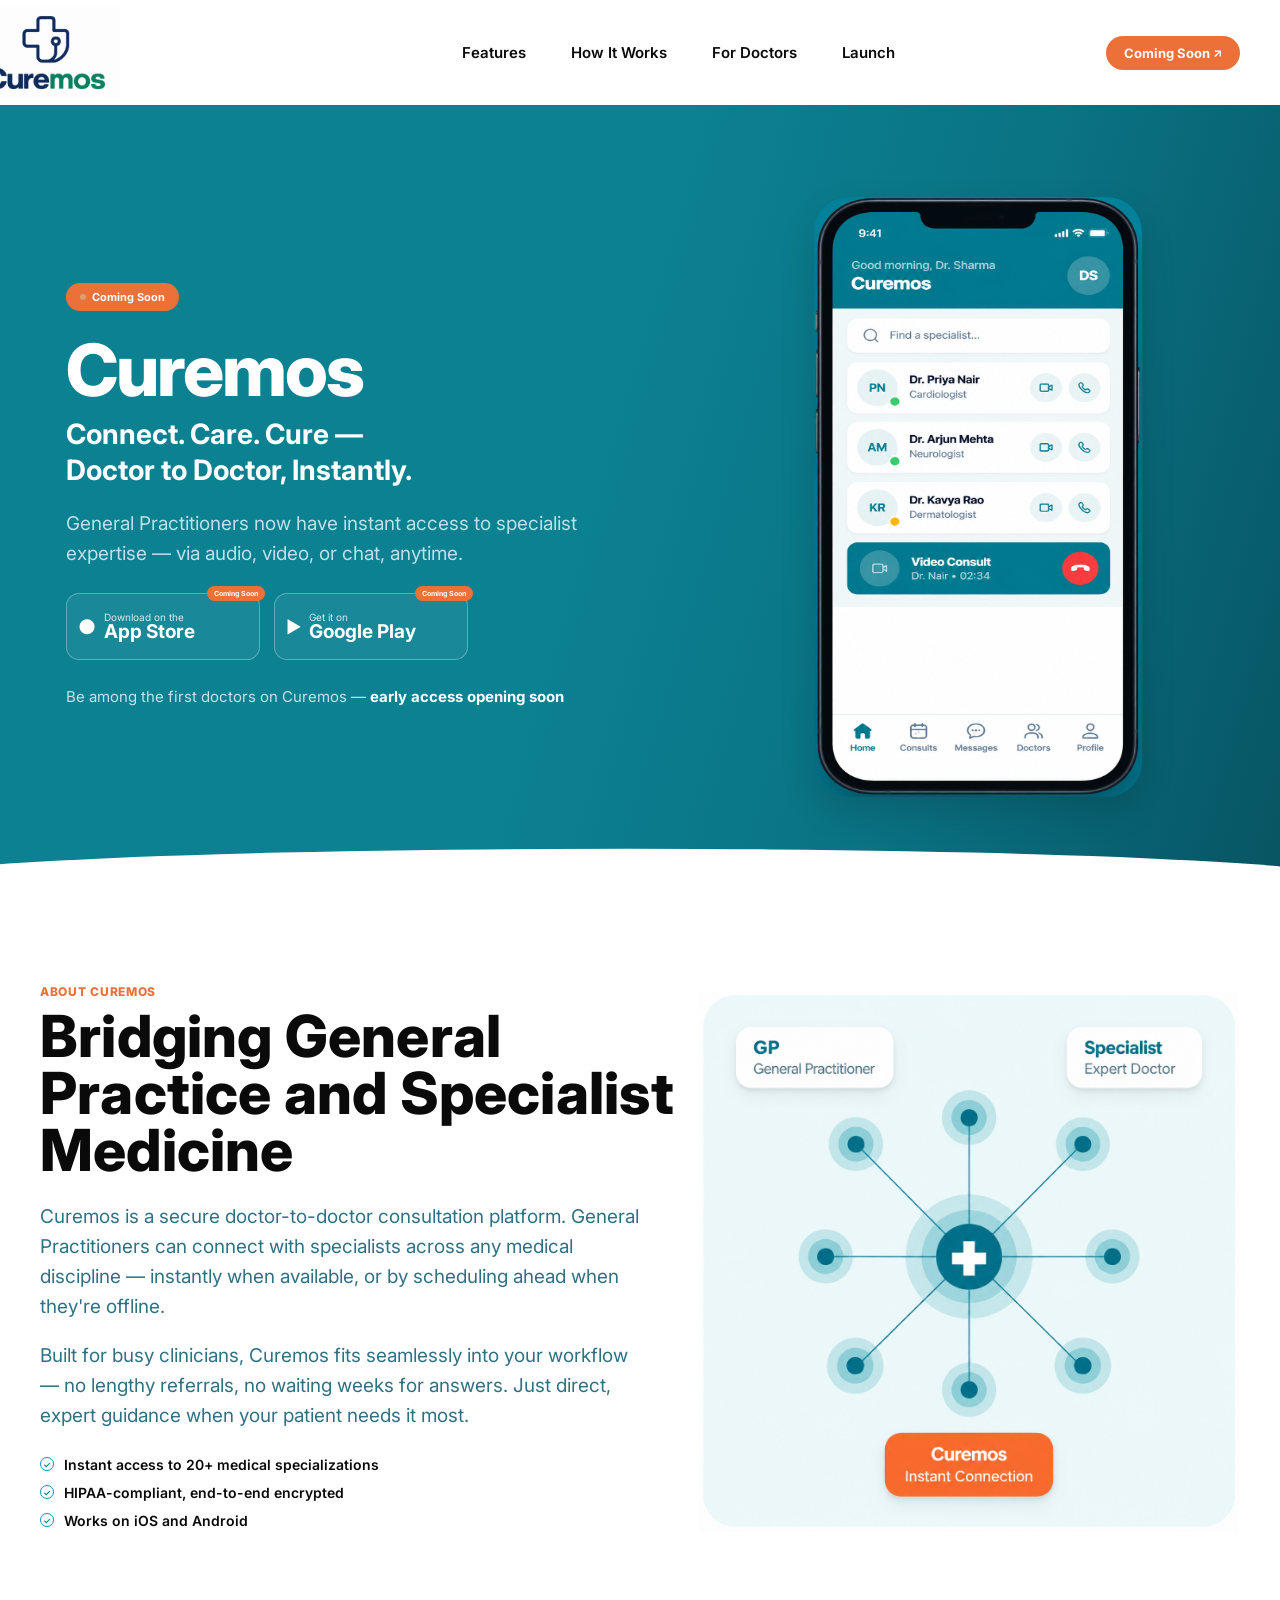
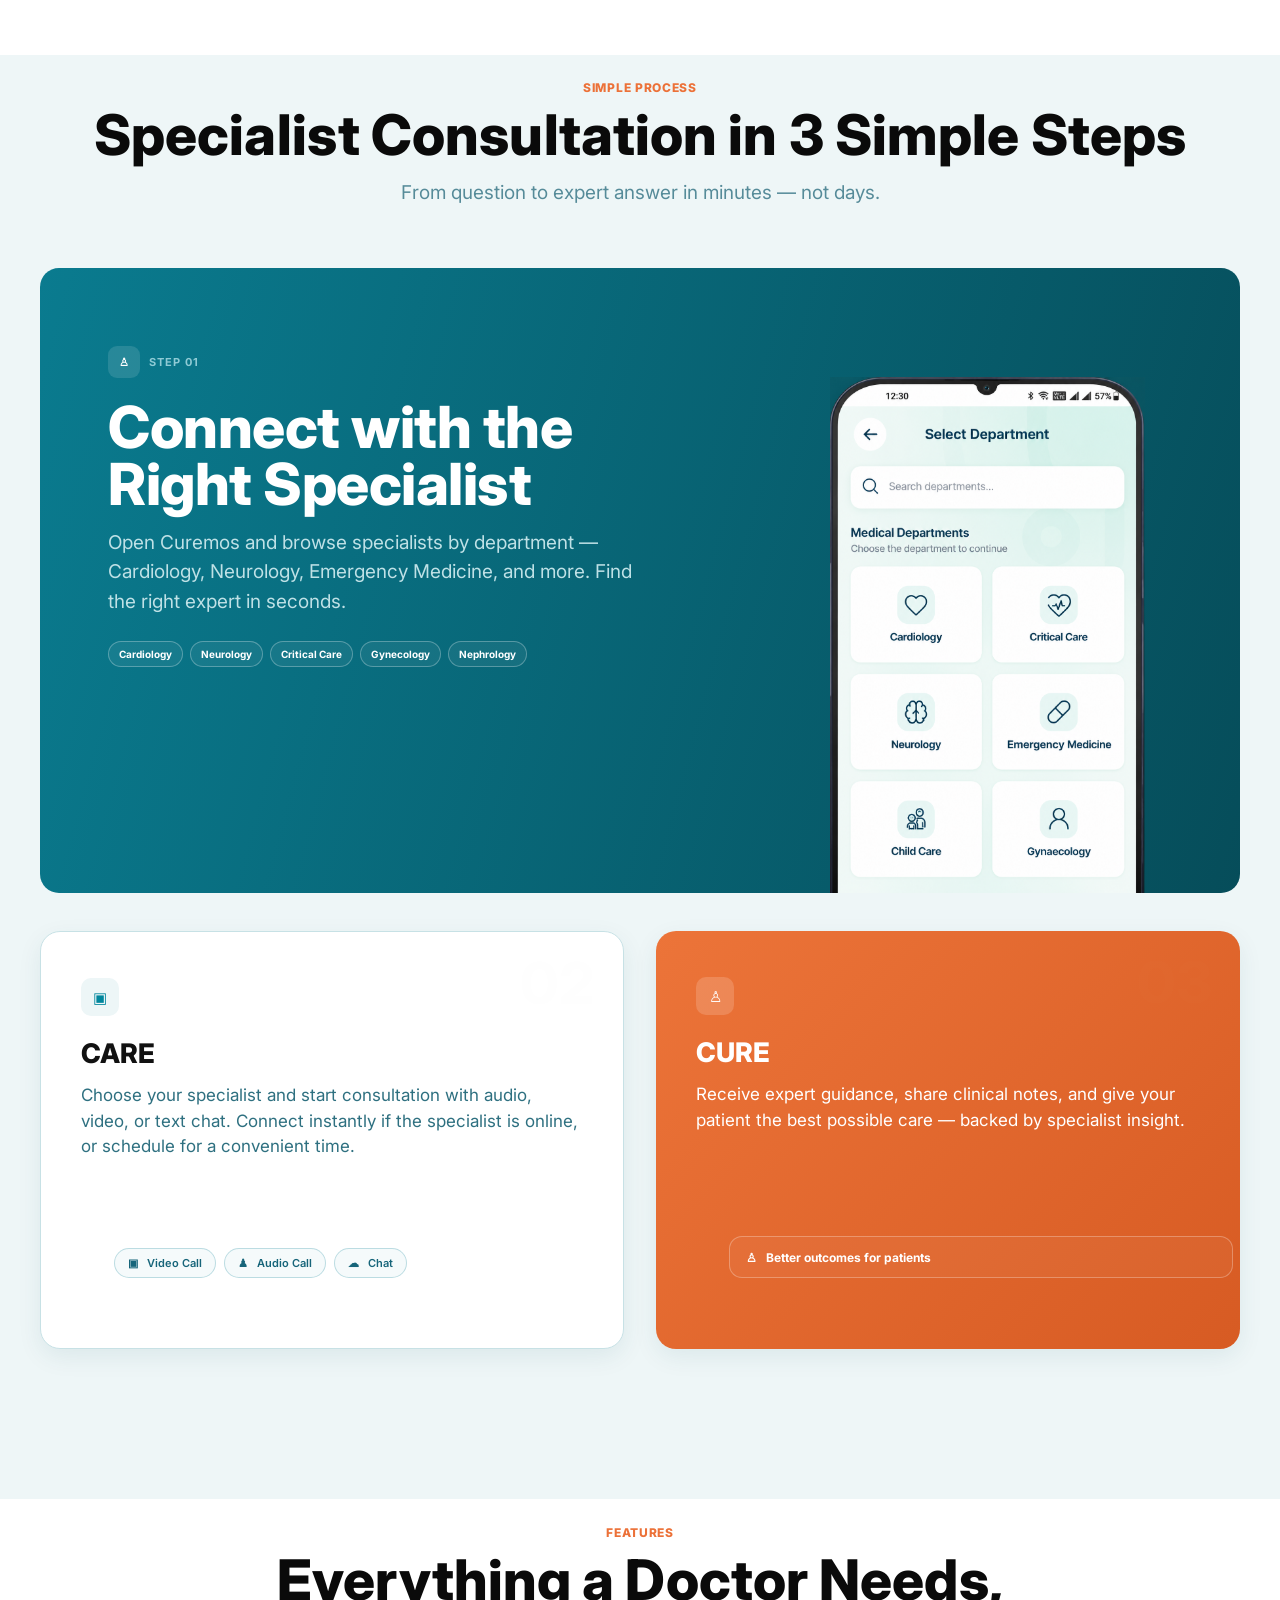
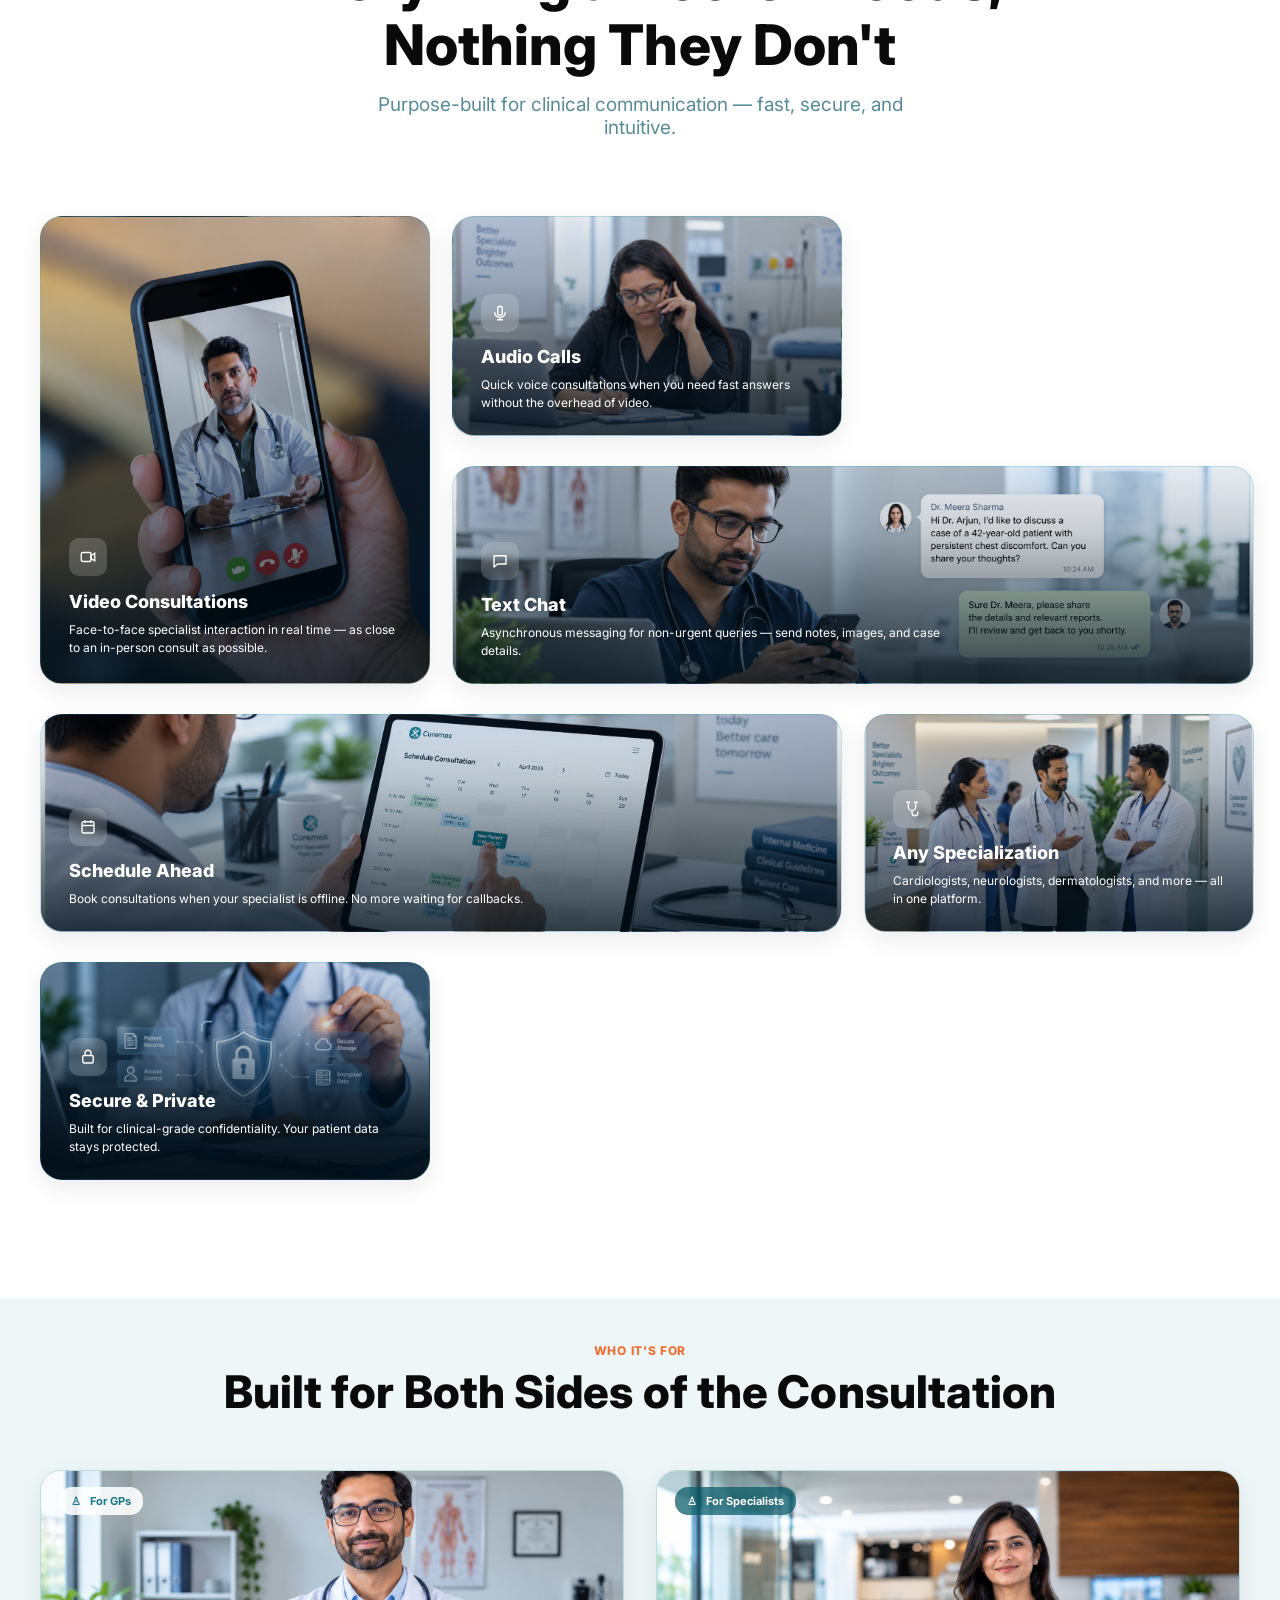
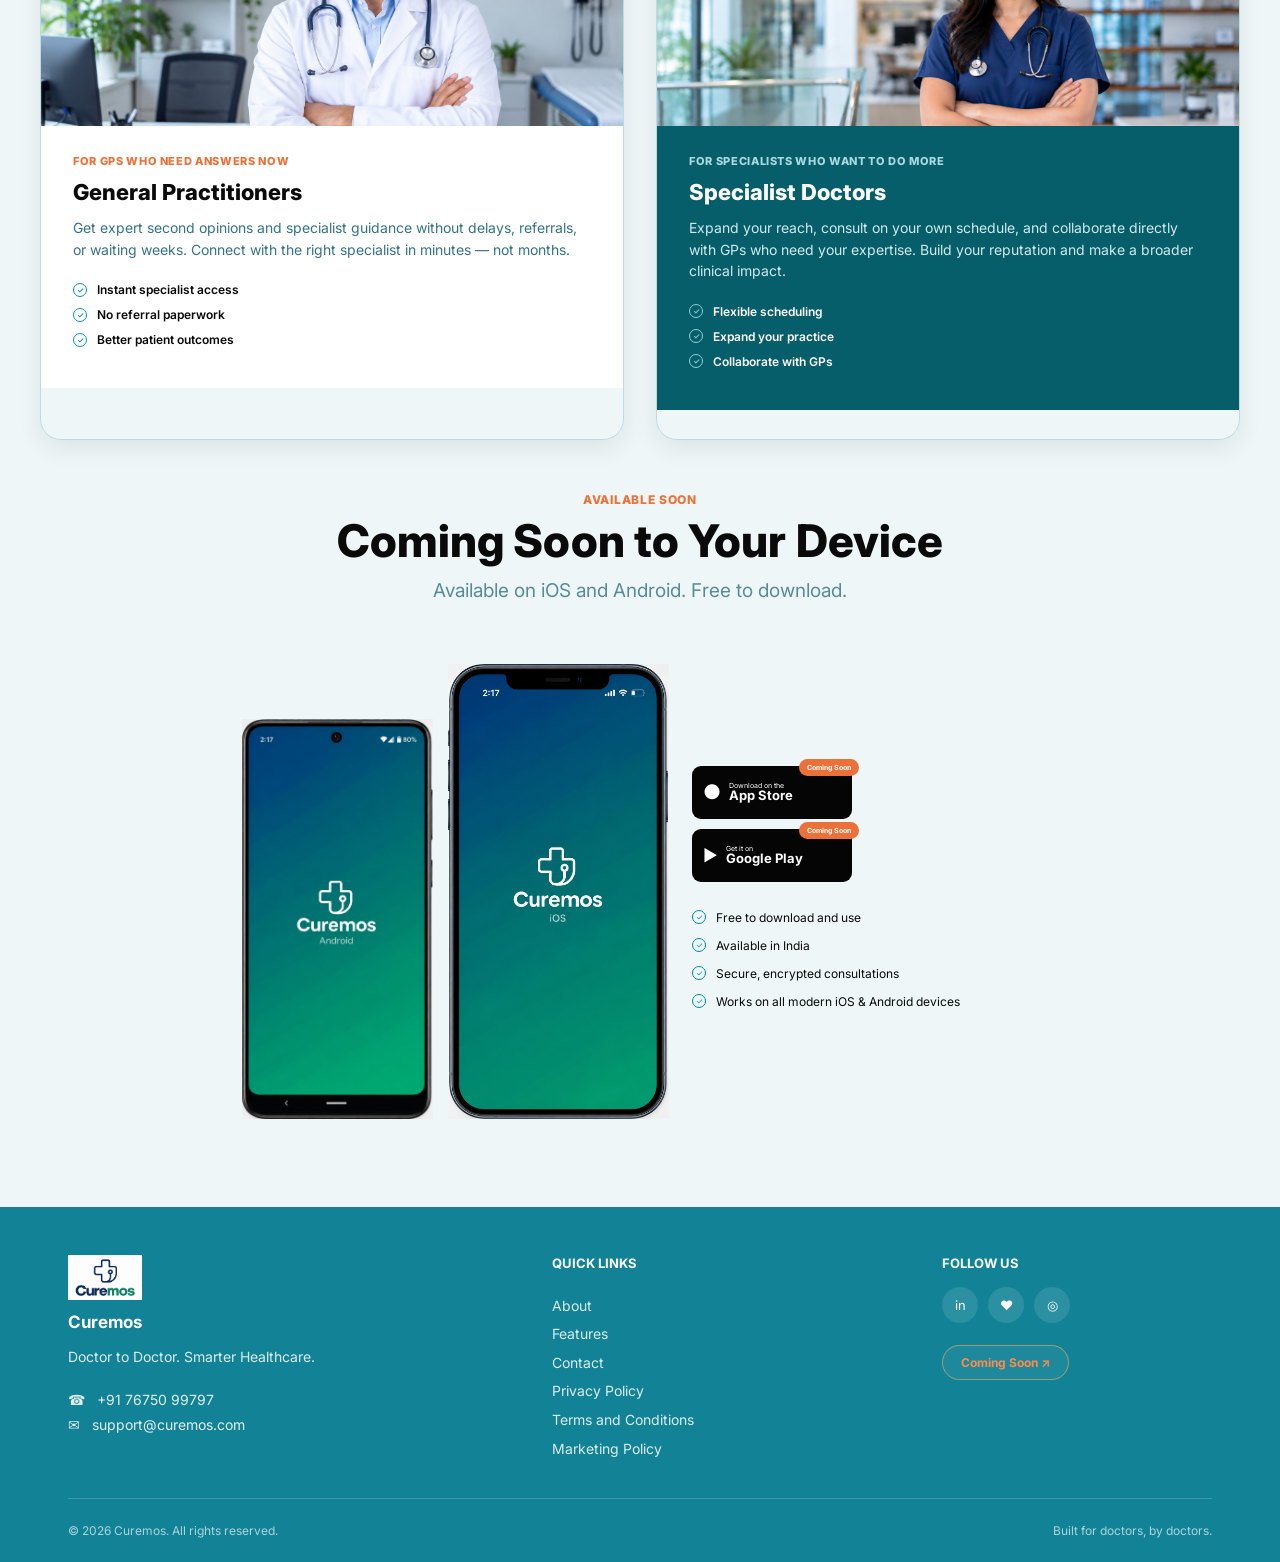
==== index.html @ 8523b3c6 "initial commit - curemos website" ====
<!DOCTYPE html>
<html lang="en">
<head>
  <meta charset="UTF-8">
  <meta name="viewport" content="width=device-width, initial-scale=1.0">
  <meta name="description" content="Curemos — Doctor to Doctor, Instantly.">
  <title>Curemos — Doctor to Doctor, Instantly</title>
  <link rel="preconnect" href="https://fonts.googleapis.com">
  <link rel="preconnect" href="https://fonts.gstatic.com" crossorigin>
  <link href="https://fonts.googleapis.com/css2?family=Inter:wght@400;500;600;700;800&display=swap" rel="stylesheet">
  <link rel="stylesheet" href="css/style.css">
</head>
<body>
  <header class="site-header">
    <div class="nav-shell">
      <a class="brand" href="index.html" aria-label="Curemos home">
        <img src="assets/logo.png" alt="Curemos">
      </a>
      <nav class="main-nav" aria-label="Primary navigation">
        <a href="#features">Features</a>
        <a href="#how-it-works">How It Works</a>
        <a href="#for-doctors">For Doctors</a>
        <a href="#launch">Launch</a>
      </nav>
      <a class="coming-btn" href="launch.html">Coming Soon <span>↗</span></a>
    </div>
  </header>

  <main>
    <section class="hero teal-section">
      <div class="wave wave-bottom" aria-hidden="true"></div>
      <div class="container hero-grid">
        <div class="hero-copy">
          <div class="pill pill-orange"><span class="dot"></span>Coming Soon</div>
          <h1>Curemos</h1>
          <h2>Connect. Care. Cure —<br>Doctor to Doctor, Instantly.</h2>
          <p>General Practitioners now have instant access to specialist expertise — via audio, video, or chat, anytime.</p>
          <div class="store-row">
            <a class="store-btn" href="#" aria-label="Download on the App Store">
              <span class="store-icon">●</span>
              <span><small>Download on the</small><strong>App Store</strong></span>
              <b class="mini-soon">Coming Soon</b>
            </a>
            <a class="store-btn" href="#" aria-label="Get it on Google Play">
              <span class="store-icon play">▶</span>
              <span><small>Get it on</small><strong>Google Play</strong></span>
              <b class="mini-soon">Coming Soon</b>
            </a>
          </div>
          <p class="early-access">Be among the first doctors on Curemos — <strong>early access opening soon</strong></p>
        </div>
        <div class="hero-visual">
          <img src="assets/hero-phone.png" alt="Curemos mobile app preview">
        </div>
      </div>
    </section>

    <section id="about" class="about section-white">
      <div class="container two-col">
        <div class="about-copy">
          <div class="eyebrow">ABOUT CUREMOS</div>
          <h2>Bridging General<br>Practice and Specialist<br>Medicine</h2>
          <p>Curemos is a secure doctor-to-doctor consultation platform. General Practitioners can connect with specialists across any medical discipline — instantly when available, or by scheduling ahead when they're offline.</p>
          <p>Built for busy clinicians, Curemos fits seamlessly into your workflow — no lengthy referrals, no waiting weeks for answers. Just direct, expert guidance when your patient needs it most.</p>
          <ul class="checks">
            <li><span>✓</span>Instant access to 20+ medical specializations</li>
            <li><span>✓</span>HIPAA-compliant, end-to-end encrypted</li>
            <li><span>✓</span>Works on iOS and Android</li>
          </ul>
        </div>
        <div class="about-visual">
          <img src="assets/about-network.png" alt="Curemos connects GPs and specialists">
        </div>
      </div>
    </section>

    <section class="process section-light" id="how-it-works">
      <div class="container">
        <div class="section-heading">
          <div class="eyebrow">SIMPLE PROCESS</div>
          <h2>Specialist Consultation in 3 Simple Steps</h2>
          <p>From question to expert answer in minutes — not days.</p>
        </div>

        <article class="step step-one">
          <div class="step-copy">
            <div class="step-label"><span class="step-icon">♙</span> STEP 01</div>
            <h3>Connect with the<br>Right Specialist</h3>
            <p>Open Curemos and browse specialists by department — Cardiology, Neurology, Emergency Medicine, and more. Find the right expert in seconds.</p>
            <div class="chips">
              <span>Cardiology</span><span>Neurology</span><span>Critical Care</span><span>Gynecology</span><span>Nephrology</span>
            </div>
          </div>
          <div class="step-visual">
            <img src="assets/step1-phone.png" alt="Curemos department selection">
          </div>
        </article>

        <div class="step-pair">
          <article class="step-card care">
            <div class="number">02</div>
            <div class="card-icon">▣</div>
            <h3>CARE</h3>
            <p>Choose your specialist and start consultation with audio, video, or text chat. Connect instantly if the specialist is online, or schedule for a convenient time.</p>
            <div class="mini-chips"><span>▣ &nbsp; Video Call</span><span>♟ &nbsp; Audio Call</span><span>☁ &nbsp; Chat</span></div>
          </article>
          <article class="step-card cure">
            <div class="number">03</div>
            <div class="card-icon">♙</div>
            <h3>CURE</h3>
            <p>Receive expert guidance, share clinical notes, and give your patient the best possible care — backed by specialist insight.</p>
            <div class="outcome">♙ &nbsp; Better outcomes for patients</div>
          </article>
        </div>
      </div>
    </section>

    <section id="features" class="features-section">
      <div class="container">
        <div class="section-heading feature-heading">
          <div class="eyebrow">FEATURES</div>
          <h2>Everything a Doctor Needs,<br>Nothing They Don't</h2>
          <p>Purpose-built for clinical communication — fast, secure, and<br>intuitive.</p>
        </div>

        <div class="feature-grid">
          <article class="feature-card feature-video">
            <div class="feature-overlay"></div>
            <div class="feature-content">
              <div class="feature-icon"><img src="assets/video.svg" alt=""></div>
              <h3>Video Consultations</h3>
              <p>Face-to-face specialist interaction in real time — as close to an in-person consult as possible.</p>
            </div>
          </article>

          <article class="feature-card feature-audio">
            <div class="feature-overlay"></div>
            <div class="feature-content">
              <div class="feature-icon"><img src="assets/mic.svg" alt=""></div>
              <h3>Audio Calls</h3>
              <p>Quick voice consultations when you need fast answers without the overhead of video.</p>
            </div>
          </article>

          <article class="feature-card feature-chat">
            <div class="feature-overlay"></div>
            <div class="feature-content">
              <div class="feature-icon"><img src="assets/chat.svg" alt=""></div>
              <h3>Text Chat</h3>
              <p>Asynchronous messaging for non-urgent queries — send notes, images, and case details.</p>
            </div>
          </article>

          <article class="feature-card feature-schedule">
            <div class="feature-overlay"></div>
            <div class="feature-content">
              <div class="feature-icon"><img src="assets/calendar.svg" alt=""></div>
              <h3>Schedule Ahead</h3>
              <p>Book consultations when your specialist is offline. No more waiting for callbacks.</p>
            </div>
          </article>

          <article class="feature-card feature-specialization">
            <div class="feature-overlay"></div>
            <div class="feature-content">
              <div class="feature-icon"><img src="assets/stethoscope.svg" alt=""></div>
              <h3>Any Specialization</h3>
              <p>Cardiologists, neurologists, dermatologists, and more — all in one platform.</p>
            </div>
          </article>

          <article class="feature-card feature-security">
            <div class="feature-overlay"></div>
            <div class="feature-content">
              <div class="feature-icon"><img src="assets/lock.svg" alt=""></div>
              <h3>Secure &amp; Private</h3>
              <p>Built for clinical-grade confidentiality. Your patient data stays protected.</p>
            </div>
          </article>
        </div>
      </div>
    </section>

    <section id="for-doctors" class="doctors-section">
      <div class="container">
        <div class="section-heading doctors-heading">
          <div class="eyebrow">WHO IT'S FOR</div>
          <h2>Built for Both Sides of the Consultation</h2>
        </div>

        <div class="doctor-grid">
          <article class="doctor-card gp-card">
            <div class="doctor-photo doctor-gp-photo">
              <span class="doctor-tag">♙ &nbsp; For GPs</span>
            </div>
            <div class="doctor-body">
              <div class="doctor-eyebrow">FOR GPS WHO NEED ANSWERS NOW</div>
              <h3>General Practitioners</h3>
              <p>Get expert second opinions and specialist guidance without delays, referrals, or waiting weeks. Connect with the right specialist in minutes — not months.</p>
              <ul>
                <li><span>✓</span>Instant specialist access</li>
                <li><span>✓</span>No referral paperwork</li>
                <li><span>✓</span>Better patient outcomes</li>
              </ul>
            </div>
          </article>

          <article class="doctor-card specialist-card">
            <div class="doctor-photo doctor-specialist-photo">
              <span class="doctor-tag">♙ &nbsp; For Specialists</span>
            </div>
            <div class="doctor-body">
              <div class="doctor-eyebrow">FOR SPECIALISTS WHO WANT TO DO MORE</div>
              <h3>Specialist Doctors</h3>
              <p>Expand your reach, consult on your own schedule, and collaborate directly with GPs who need your expertise. Build your reputation and make a broader clinical impact.</p>
              <ul>
                <li><span>✓</span>Flexible scheduling</li>
                <li><span>✓</span>Expand your practice</li>
                <li><span>✓</span>Collaborate with GPs</li>
              </ul>
            </div>
          </article>
        </div>
      </div>
    </section>

    <section id="launch" class="download-section">
      <div class="container">
        <div class="section-heading download-heading">
          <div class="eyebrow">AVAILABLE SOON</div>
          <h2>Coming Soon to Your Device</h2>
          <p>Available on iOS and Android. Free to download.</p>
        </div>

        <div class="download-grid">
          <div class="phones">
            <img class="android-phone" src="assets/launch/android-phone.png" alt="Curemos Android app preview">
            <img class="ios-phone" src="assets/launch/ios-phone.png" alt="Curemos iOS app preview">
          </div>
          <div class="download-info">
            <div class="store-stack">
              <a class="black-store" href="#" aria-label="App Store coming soon">
                <span class="store-symbol">●</span><span><small>Download on the</small><strong>App Store</strong></span><b>Coming Soon</b>
              </a>
              <a class="black-store" href="#" aria-label="Google Play coming soon">
                <span class="store-symbol play-symbol">▶</span><span><small>Get it on</small><strong>Google Play</strong></span><b>Coming Soon</b>
              </a>
            </div>
            <ul class="download-points">
              <li><span>✓</span>Free to download and use</li>
              <li><span>✓</span>Available in India</li>
              <li><span>✓</span>Secure, encrypted consultations</li>
              <li><span>✓</span>Works on all modern iOS &amp; Android devices</li>
            </ul>
          </div>
        </div>
      </div>
    </section>

<footer class="site-footer">
    <div class="container footer-grid">

        <!-- LEFT -->
        <div class="footer-brand">
            <img src="assets/logo.png" alt="Curemos">

            <h3>Curemos</h3>

            <p>Doctor to Doctor. Smarter Healthcare.</p>

            <a href="tel:+917675099797">
                ☎ &nbsp; +91 76750 99797
            </a>

            <a href="mailto:support@curemos.com">
                ✉ &nbsp; support@curemos.com
            </a>
        </div>

        <!-- QUICK LINKS -->
        <div class="footer-links">
            <h4>QUICK LINKS</h4>

            <a href="#about">About</a>
            <a href="#features">Features</a>
            <a href="contact.html">Contact</a>
            <a href="privacy.html">Privacy Policy</a>
            <a href="terms.html">Terms and Conditions</a>
            <a href="marketing-policy.html">Marketing Policy</a>
        </div>

        <!-- SOCIAL -->
        <div class="footer-right">

            <h4 class="footer-title">FOLLOW US</h4>

            <div class="footer-social">
                <a href="#" aria-label="LinkedIn">in</a>
                <a href="#" aria-label="Twitter">♥</a>
                <a href="#" aria-label="Instagram">◎</a>
            </div>

            <a class="coming-btn" href="launch.html">
                Coming Soon ↗
            </a>

        </div>

    </div>

    <!-- BOTTOM -->
    <div class="footer-bottom">
        <p>© 2026 Curemos. All rights reserved.</p>
        <p>Built for doctors, by doctors.</p>
    </div>

</footer>
  </main>
  <script src="js/script.js"></script>
</body>
</html>
---- css/style.css ----
:root{
  --teal:#0A7B8F;
  --teal-dark:#064753;
  --light:#EEF5F6;
  --orange:#E8723B;
  --orange-dark:#DC6631;
  --text:#0A0A0A;
  --body:#2D6C7D;
  --white:#FFFFFF;
  --border:#CFE4E8;
}
*{box-sizing:border-box}
html{scroll-behavior:smooth}
body{margin:0;font-family:"Inter",Arial,sans-serif;color:var(--text);background:#fff}
a{text-decoration:none;color:inherit}

.container{max-width:972px;margin:0 auto}
.teal-section{background:linear-gradient(106deg,var(--teal) 0%,var(--teal) 46%,#0A7283 72%,var(--teal-dark) 100%);color:#fff;position:relative;overflow:hidden}
.hero{min-height:520px}
.hero-grid{min-height:520px;display:grid;grid-template-columns:1.25fr .75fr;align-items:center}
.hero-copy{padding-left:99px;padding-top:6px;position:relative;z-index:2}
.pill{display:inline-flex;align-items:center;gap:6px;border-radius:18px;font-size:11px;font-weight:700;padding:7px 14px}
.pill-orange{background:var(--orange);color:#fff}
.dot{width:6px;height:6px;border-radius:50%;background:#d8a06f;display:inline-block}
.hero h1{font-size:57px;line-height:1;margin:23px 0 10px;font-weight:800;letter-spacing:-2px}
.hero h2{font-size:19px;line-height:1.3;margin:0 0 21px;font-weight:700}
.hero p{font-size:15px;line-height:1.55;color:#bfe0e6;max-width:365px;margin:0}
.store-row{display:flex;gap:14px;margin-top:25px}
.store-btn{height:45px;min-width:130px;border:1px solid rgba(255,255,255,.30);border-radius:9px;display:flex;align-items:center;gap:8px;padding:5px 11px;position:relative;background:rgba(255,255,255,.06)}
.store-icon{font-size:20px;color:#fff}
.store-icon.play{font-size:17px}
.store-btn small,.store-btn strong{display:block;line-height:1}
.store-btn small{font-size:7px;color:#d7ebee}
.store-btn strong{font-size:13px}
.mini-soon{position:absolute;right:-6px;top:-8px;background:var(--orange);border-radius:10px;padding:3px 7px;font-size:7px}
.early-access{font-size:12px!important;max-width:none!important;margin-top:25px!important;color:#c5e2e7!important}
.early-access strong{color:#fff}
.hero-visual{display:flex;justify-content:flex-start;align-items:center;padding-left:24px;padding-top:8px}
.hero-visual img{width: 120px;;border-radius: 35px;height: 600px;;display:block}
.wave{position:absolute;left:-3%;width:106%;height:46px;background:#fff;z-index:1}
.wave-bottom{bottom:-1px;clip-path:ellipse(54% 70% at 49% 100%)}

.section-white{background:#fff}
.about{min-height:520px;padding:22px 0 25px}
.two-col{display:grid;grid-template-columns:1.25fr .75fr;align-items:center;min-height:470px}
.about-copy{padding-left:0}
.eyebrow{font-size:12px;font-weight:800;letter-spacing:.7px;color:var(--orange);margin-bottom:9px}
.about h2{font-size:39px;line-height:.98;letter-spacing:.2px;margin:0 0 23px;font-weight:800}
.about-copy p{max-width:480px;font-size:15px;line-height:1.58;color:#2f7183;margin:0 0 19px}
.checks{list-style:none;padding:0;margin:25px 0 0}
.checks li{font-size:11px;font-weight:600;margin:11px 0;display:flex;align-items:center;gap:10px}
.checks span{width:14px;height:14px;border:1.5px solid #0997b2;border-radius:50%;display:inline-flex;align-items:center;justify-content:center;color:#087c92;font-size:9px}
.about-visual{display:flex;justify-content:flex-end;padding-right:1px}
.about-visual img {
    width: 480px;
    height: auto;
    display: block;
}

.section-light{background:var(--light)}
.process{padding:17px 0 102px}
.section-heading{text-align:center;padding:0 0 64px}
.section-heading .eyebrow{margin-bottom:8px}
.section-heading h2{font-size:38px;line-height:1.15;margin:0 0 14px;font-weight:800;letter-spacing:.1px}
.section-heading p{font-size:15px;color:#568b99;margin:0}
.step{border-radius:19px;overflow:hidden}
.step-one{min-height:420px;background:linear-gradient(105deg,#0A7B8F,#064D5A);display:grid;grid-template-columns:1.2fr .8fr;color:#fff}
.step-copy{padding:52px 0 40px 46px}
.step-label{font-size:11px;font-weight:700;letter-spacing:1px;color:#8fcbd5;display:flex;align-items:center;gap:9px}
.step-icon{width:32px;height:32px;border-radius:9px;background:rgba(255,255,255,.12);display:inline-flex;align-items:center;justify-content:center;color:#fff}
.step-one h3{font-size:39px;line-height:.98;margin:21px 0 15px;font-weight:800;letter-spacing:-.5px}
.step-one p{max-width:360px;color:#bfe1e6;font-size:15px;line-height:1.55;margin:0}
.chips{display:flex;flex-wrap:wrap;gap:7px;margin-top:25px}
.chips span{font-size:10px;font-weight:700;border:1px solid rgba(255,255,255,.28);background:rgba(255,255,255,.06);border-radius:14px;padding:6px 10px}
.step-visual{display:flex;justify-content:center;align-items:flex-end;padding-right:25px}
.step-visual img{width:210px;height:auto;display:block}
.step-pair{display:grid;grid-template-columns:1fr 1fr;gap:25px;margin-top:25px}
.step-card{height:280px;border-radius:19px;padding:37px 33px 28px;position:relative;overflow:hidden}
.step-card .number{position:absolute;right:22px;top:21px;font-size:52px;font-weight:800;opacity:.07}
.step-card .card-icon{width:38px;height:38px;border-radius:10px;display:flex;align-items:center;justify-content:center;margin-bottom:22px}
.step-card h3{font-size:19px;margin:0 0 12px;font-weight:800}
.step-card p{font-size:13px;line-height:1.5;margin:0;max-width:430px}
.care{background:#fff;border:1px solid #c7e1e5;color:#111}
.care .card-icon{background:#edf5f6;color:#0088a0}
.care p{color:#2e7080}
.cure{background:linear-gradient(135deg,#EC7439,#D75B23);color:#fff}
.cure .card-icon{background:rgba(255,255,255,.18)}
.cure p{color:#fff}
.mini-chips{position:absolute;left:33px;bottom:30px;display:flex;gap:6px}
.mini-chips span{border:1px solid #b8dce2;background:#f7fbfc;border-radius:15px;padding:6px 10px;font-size:9px;font-weight:700;color:#447986}
.outcome{position:absolute;left:33px;right:33px;bottom:31px;border:1px solid rgba(255,255,255,.30);border-radius:13px;padding:9px 13px;font-size:10px;font-weight:700;background:rgba(255,255,255,.08)}

.placeholder-next{padding:80px 0;background:#fff;text-align:center}
.placeholder-next span{color:var(--orange);font-size:11px;font-weight:800;letter-spacing:1px}
.placeholder-next h2{font-size:28px}

.launch-page{min-height:490px;display:flex;justify-content:center;text-align:center}
.launch-inner{padding-top:50px;position:relative;z-index:2}
.launch-page h1{font-size:39px;margin:20px 0 12px;font-weight:800}
.launch-page p{font-size:15px;line-height:1.5;color:#bde0e6;margin:0}
.big-coming{margin:40px auto 45px;width:228px;height:61px;border:1px solid rgba(255,255,255,.28);border-radius:13px;background:rgba(255,255,255,.08);display:flex;align-items:center;justify-content:space-evenly;font-size:20px;font-weight:800}
.big-coming span{color:#c78662;font-size:23px}
.notify-label{display:block;font-size:11px;font-weight:700;margin-bottom:9px}
.notify-form{display:flex;justify-content:center;gap:10px}
.notify-form input{width:283px;height:41px;border:1px solid rgba(255,255,255,.30);border-radius:9px;background:rgba(255,255,255,.06);padding:0 16px;color:#fff;outline:none;font-family:inherit}
.notify-form input::placeholder{color:#8bc0c9}
.notify-form button{height:41px;border:0;border-radius:9px;background:var(--orange);color:#fff;padding:0 17px;font-weight:800;font-family:inherit}
.spam-note{display:block;color:#80b5be;font-size:9px;margin-top:10px}

@media(max-width:900px){
  .nav-shell{padding:0 24px}
  .main-nav{margin-left:0;gap:16px}
  .container{padding-left:24px;padding-right:24px}
  .hero-copy{padding-left:25px}
}
@media(max-width:700px){
  .site-header{height:auto;min-height:72px}
  .nav-shell{padding:10px 18px;flex-wrap:wrap;gap:8px}
  .brand{width:90px;height:55px}.brand img{width:90px}
  .main-nav{order:3;width:100%;justify-content:center;padding-bottom:5px;font-size:10px}
  .coming-btn{font-size:9px;padding:6px 11px}
  .hero{min-height:auto;padding-bottom:60px}
  .hero-grid,.two-col,.step-one,.step-pair{grid-template-columns:1fr}
  .hero-grid{min-height:auto}
  .hero-copy{padding:45px 24px 0}
  .hero h1{font-size:49px}
  .hero h2{font-size:18px}
  .hero-visual{justify-content:center;padding:35px 0 0}
  .about{padding-top:55px}
  .two-col{gap:40px}
  .about h2{font-size:34px}
  .about-visual{justify-content:center;padding:0}
  .about-visual img{width:min(360px,100%);height:auto}
  .section-heading{padding-bottom:35px}
  .section-heading h2{font-size:30px}
  .step-copy{padding:40px 28px}
  .step-one h3{font-size:34px}
  .step-visual{padding:0 0 0}
  .step-visual img{width:190px}
  .step-card{height:300px}
  .launch-inner{padding:50px 20px}
  .launch-page h1{font-size:32px}
  .notify-form{flex-direction:column;align-items:center}
  .notify-form input{width:min(283px,90vw)}
}

/* =========================================================
   FINAL REFERENCE SECTIONS — based on the supplied 67% screenshots
   ========================================================= */

:root{
  --teal:#0B8192;
  --teal-dark:#075563;
  --light:#EEF6F7;
  --orange:#EC7138;
  --body:#3D7B8B;
}

/* The reference screenshots were captured at 67% browser zoom.
   These desktop dimensions correspond to the site's ~1200px content grid. */
@media(min-width:901px){

  .container{
    max-width:1200px;
  }

  .nav-shell{
    max-width:1200px;
    height:100%;
    margin:0 auto;
    display:flex;
    align-items:center;
    justify-content:space-between;
  }

  .site-header{
    height:105px;
  }

  .brand{
    width:170px;
    height:130px;
    transform:translateX(-70px);
    display:flex;
    align-items:center;
    overflow:hidden;
  }

  .brand img{
    width:150px;
    height:auto;
    display:block;
  }

  .main-nav{
   display:flex;
    margin-left:180px;
    gap:45px;
    font-size:15px;
    font-weight:600;
    transform:translateX(-70px);
  }

  .coming-btn{
    padding:10px 22px;
    font-size:13px;
    border-radius:22px;
  }

}
  .main-nav a{
    transition:opacity .2s;
  }

  .main-nav a:hover{
    opacity:.65;
  }

  .coming-btn{
    display:inline-flex;
    align-items:center;
    justify-content:center;
    background:var(--orange);
    color:#fff;
    border-radius:20px;
    padding:9px 18px;
    font-size:13px;
    font-weight:700;
  }

  .coming-btn span{
    font-size:12px;
    margin-left:3px;
  }

  .hero-grid{min-height:775px}
  .hero{min-height:775px}
  .hero-copy{padding-left:26px}
  .hero h1{font-size:72px}
  .hero h2{font-size:28px}
  .hero p{font-size:19px;max-width:545px}
  .hero-visual img{width:328px}
  .store-btn{height:67px;min-width:194px;border-radius:13px}
  .store-btn strong{font-size:19px}
  .store-btn small{font-size:10px}
  .early-access{font-size:15px!important}

  .about{min-height:775px;padding:32px 0}
  .two-col{min-height:700px}
  .about h2{font-size:58px}
  .about-copy p{font-size:19px;max-width:610px}
  .checks li{font-size:14px}
  .about-visual img{width:540px;height:540px}

  .process{padding:25px 0 150px}
  .section-heading h2{font-size:56px}
  .section-heading p{font-size:19px}
  .step-one{min-height:625px}
  .step-copy{padding:78px 0 60px 68px}
  .step-one h3{font-size:58px}
  .step-one p{font-size:19px;max-width:540px}
  .step-visual img{width:315px}
  .step-card{height:418px;padding:55px 49px 40px}
  .step-card h3{font-size:29px}
  .step-card p{font-size:19px}
  .step-pair{gap:38px;margin-top:38px}


/* Features */
.features-section{
  background:#fff;
  padding:26px 0 118px;
}
.feature-heading{padding-bottom:77px}
.feature-heading h2{margin-bottom:16px}
.feature-grid{
  display:grid;
  grid-template-columns:390px 390px 390px;
  grid-template-rows:220px 218px;
  gap:30px 22px;
  width:1200px;
  margin:0 auto;
}
.feature-card{
  position:relative;
  overflow:hidden;
  border-radius:22px;
  background-position:center;
  background-size:cover;
  color:#fff;
  border:1px solid rgba(14,126,144,.25);
}
.feature-video{grid-column:1;grid-row:1 / span 2;background-image:url("../assets/features/feature-video.png");}
.feature-audio{grid-column:2;grid-row:1;background-image:url("../assets/features/feature-audio.png");}
.feature-chat{grid-column:2 / span 2;grid-row:2;background-image:url("../assets/features/feature-chat.png");}
.feature-schedule{grid-column:1 / span 2;grid-row:3;background-image:url("../assets/features/feature-schedule.png");}
.feature-specialization{grid-column:3;grid-row:3;background-image:url("../assets/features/feature-specialization.png");}
.feature-security{grid-column:1;grid-row:4;background-image:url("../assets/features/feature-security.png");}
.feature-grid{
  grid-template-rows:220px 218px 218px 218px;
}
.feature-overlay{
  position:absolute;inset:0;
  background:linear-gradient(to top,rgba(0,15,25,.80) 0%,rgba(0,15,25,.18) 70%,rgba(0,15,25,.05) 100%);
}
.feature-content{
  position:absolute;left:28px;right:25px;bottom:24px;
  z-index:1;
}
.feature-icon{
  width:38px;height:38px;border-radius:10px;
  background:rgba(255,255,255,.18);
  display:flex;align-items:center;justify-content:center;
  margin-bottom:14px;
  backdrop-filter:blur(4px);
}
.feature-icon img{width:18px;height:18px;filter:brightness(0) invert(1)}
.feature-content h3{margin:0 0 9px;font-size:18px;font-weight:800}
.feature-content p{margin:0;font-size:12px;line-height:1.45;color:#fff;max-width:470px}
.feature-video .feature-content{bottom:27px}
.feature-video .feature-icon{margin-bottom:15px}

/* For Doctors */
.doctors-section{
  background:var(--light);
  padding:45px 0 0;
  min-height:640px;
}
.doctors-heading{padding-bottom:52px}
.doctors-heading h2{margin:0;font-size:45px}
.doctor-grid{
  width:1200px;
  margin:0 auto;
  display:grid;
  grid-template-columns:1fr 1fr;
  gap:32px;
}
.doctor-card{
  border-radius:21px;
  overflow:hidden;
  border:1px solid #BBDDE2;
  min-height:570px;
}
.doctor-photo{
  height:255px;
  background-size:cover;
  background-position:center;
  position:relative;
}
.doctor-gp-photo{background-image:url("../assets/doctors/doctor-gp.png");background-size: cover;
    background-position: center;}
.doctor-specialist-photo{background-image:url("../assets/doctors/doctor-specialist.png");background-size: cover;
    background-position: center;}
.doctor-tag{
  position:absolute;top:16px;left:18px;
  background:rgba(255,255,255,.88);
  color:#18798A;border-radius:13px;padding:7px 12px;
  font-size:11px;font-weight:700;
}
.specialist-card .doctor-tag{color:#fff;background:rgba(7,91,103,.72)}
.doctor-body{padding:28px 32px 31px;background:#fff}
.specialist-card .doctor-body{background:#075E6B;color:#fff}
.doctor-eyebrow{font-size:11px;font-weight:800;letter-spacing:.65px;color:var(--orange);margin-bottom:11px}
.specialist-card .doctor-eyebrow{color:#A7D9DE}
.doctor-body h3{font-size:22px;margin:0 0 12px;font-weight:800}
.doctor-body p{font-size:14px;line-height:1.55;color:#347387;margin:0 0 22px}
.specialist-card .doctor-body p{color:#D0EAED}
.doctor-body ul{list-style:none;margin:0;padding:0}
.doctor-body li{font-size:12px;font-weight:600;margin:10px 0;display:flex;align-items:center;gap:10px}
.doctor-body li span{
  width:14px;height:14px;border:1px solid #0A94A8;border-radius:50%;
  display:inline-flex;align-items:center;justify-content:center;font-size:8px;
  color:#0A94A8;
}
.specialist-card .doctor-body li span{border-color:#8BD0D8;color:#8BD0D8}

/* Download / Launch */
.download-section{
  background:var(--light);
  padding:52px 0 88px;
  min-height:610px;
}
.download-heading{padding-bottom:47px}
.download-heading h2{font-size:45px;margin-bottom:12px}
.download-grid{
  width:800px;
  margin:0 auto;
  display:grid;
  grid-template-columns:430px 330px;
  align-items:center;
  gap:22px;
}
.phones{height:470px;position:relative;display:flex;align-items:flex-end;justify-content:center;gap:12px}
.phones img{display:block;object-fit:contain}
.android-phone{width:200px;height:400px}
.ios-phone{width:228px;height:455px}
.download-info{padding-top:20px}
.store-stack{display:flex;flex-direction:column;gap:10px;margin-bottom:28px}
.black-store{
  width:160px;height:53px;background:#050505;border-radius:9px;
  display:flex;align-items:center;gap:8px;color:#fff;padding:6px 11px;
  position:relative;
}
.store-symbol{font-size:20px}
.play-symbol{font-size:16px}
.black-store small,.black-store strong{display:block;line-height:1}
.black-store small{font-size:7px}
.black-store strong{font-size:13px}
.black-store b{
  position:absolute;right:-7px;top:-7px;
  background:var(--orange);border-radius:10px;padding:4px 8px;font-size:7px
}
.download-points{list-style:none;padding:0;margin:0}
.download-points li{font-size:12px;margin:13px 0;display:flex;gap:10px;align-items:center}
.download-points span{
  width:14px;height:14px;border:1px solid #008CA4;border-radius:50%;
  display:inline-flex;align-items:center;justify-content:center;font-size:8px;color:#008CA4
}

/* Footer */
/* =========================
   FOOTER
========================= */

.site-footer {
    background: #128397;
    color: #fff;
    padding: 48px 68px 24px;
}

.footer-grid {
    max-width: 1148px;
    margin: 0 auto;

    display: grid;
    grid-template-columns: 1.35fr 1fr 1fr;
    column-gap: 120px;

    align-items: start;
}

/* =========================
   LEFT COLUMN
========================= */

.footer-brand {
    display: flex;
    flex-direction: column;
    align-items: flex-start;
}

/* CUREMOS LOGO */

.footer-brand img {
    width: 74px;
    height: auto;
    display: block;
    margin-bottom: 12px;
}

/* CUREMOS NAME */

.footer-brand h3 {
    margin: 0 0 14px;
    font-size: 17px;
    font-weight: 700;
    color: #fff;
}

.footer-brand p {
    margin: 0 0 20px;

    font-size: 14px;
    line-height: 1.5;

    color: rgba(255, 255, 255, 0.85);
}

.footer-brand a {
    color: rgba(255, 255, 255, 0.88);
    text-decoration: none;

    font-size: 14px;
    line-height: 1.8;
}

.footer-brand a:hover {
    color: #fff;
}

/* =========================
   QUICK LINKS
========================= */

.footer-links {
    display: flex;
    flex-direction: column;
    gap: 9px;
}

.footer-links h4 {
    margin: 0 0 16px;

    font-size: 13px;
    font-weight: 700;

    color: #fff;
}

.footer-links a {
    color: rgba(255, 255, 255, 0.85);
    text-decoration: none;

    font-size: 14px;
    line-height: 1.4;
}

.footer-links a:hover {
    color: #fff;
}

/* =========================
   RIGHT COLUMN
========================= */

.footer-right {
    display: flex;
    flex-direction: column;
    align-items: flex-start;
}

.footer-title {
    margin: 0 0 16px;

    font-size: 13px;
    font-weight: 700;

    color: #fff;
}

/* SOCIAL ICONS */

.footer-social {
    display: flex;
    flex-direction: row;
    align-items: center;

    gap: 10px;

    margin: 0 0 22px;
}

.footer-social a {
    width: 36px;
    height: 36px;

    flex: 0 0 36px;

    border-radius: 50%;

    background: rgba(255, 255, 255, 0.10);

    display: inline-flex;
    align-items: center;
    justify-content: center;

    color: #fff;
    text-decoration: none;

    font-size: 13px;
}

.footer-social a:hover {
    background: rgba(255, 255, 255, 0.18);
}

/* =========================
   COMING SOON
========================= */

.footer-right .coming-btn {
    display: inline-flex;
    align-items: center;
    justify-content: center;

    width: 127px;
    height: 35px;

    box-sizing: border-box;

    padding: 0 16px;

    border-radius: 20px;

    border: 1px solid rgba(255, 170, 80, 0.55);

    background: rgba(255, 255, 255, 0.05);

    color: #ff8b4a;

    font-size: 12px;
    font-weight: 700;

    text-decoration: none;
}

/* =========================
   BOTTOM
========================= */

.footer-bottom {
    max-width: 1148px;

    margin: 40px auto 0;

    padding-top: 24px;

    border-top: 1px solid rgba(255, 255, 255, 0.18);

    display: flex;
    align-items: center;
    justify-content: space-between;
}

.footer-bottom p {
    margin: 0;

    font-size: 12px;

    color: rgba(255, 255, 255, 0.65);
}
/* Keep the standalone launch page visually compatible. */
.launch-page{min-height:620px}

/* Mobile */
@media(max-width:900px){
  .feature-grid,.doctor-grid,.footer-grid,.download-grid{width:auto;margin-left:24px;margin-right:24px}
  .feature-grid{display:grid;grid-template-columns:1fr 1fr;grid-template-rows:260px 180px 180px 180px}
  .feature-video{grid-column:1;grid-row:1 / span 2}
  .feature-audio{grid-column:2;grid-row:1}
  .feature-chat{grid-column:2;grid-row:2}
  .feature-schedule{grid-column:1 / span 2;grid-row:3}
  .feature-specialization{grid-column:2;grid-row:4}
  .feature-security{grid-column:1;grid-row:4}
  .doctor-grid{grid-template-columns:1fr}
  .download-grid{grid-template-columns:1fr}
  .footer-grid{grid-template-columns:1fr 1fr}
}
@media(max-width:700px){
  .features-section,.doctors-section,.download-section{padding-left:0;padding-right:0}
  .feature-heading h2,.doctors-heading h2,.download-heading h2{font-size:30px}
  .feature-heading p br{display:none}
  .feature-grid{grid-template-columns:1fr;grid-template-rows:300px repeat(5,220px)}
  .feature-video,.feature-audio,.feature-chat,.feature-schedule,.feature-specialization,.feature-security{
    grid-column:1;grid-row:auto
  }
  .doctor-grid{margin-left:18px;margin-right:18px}
  .doctor-photo{height:220px}
  .download-grid{margin-left:18px;margin-right:18px}
  .phones{height:410px}
  .android-phone{width:150px;height:320px}
  .ios-phone{width:175px;height:350px}
  .footer-grid{margin-left:24px;margin-right:24px;grid-template-columns:1fr}
  .footer-bottom{margin:0 24px;gap:15px;flex-direction:column;align-items:flex-start;justify-content:center;padding:15px 0}
}
/* =========================
   HOME PAGE ANIMATIONS
========================= */

/* IMAGE / CARD SHADOW */

.hero-visual img,
.feature-card,
.doctor-card,
.download-card,
.phones img {
    transition:
        transform 0.35s ease,
        box-shadow 0.35s ease;
}


/* HOVER EFFECT */

.hero-visual img:hover,
.feature-card:hover,
.doctor-card:hover,
.download-card:hover {
    transform: translateY(-8px);

    box-shadow:
        0 18px 40px rgba(0, 0, 0, 0.16);
}


/* FEATURE / DOCTOR IMAGES */

.feature-card,
.doctor-card {
    box-shadow:
        0 8px 24px rgba(0, 0, 0, 0.08);
}


/* HERO IMAGE */

.hero-visual img {
    box-shadow:
        0 15px 35px rgba(0, 0, 0, 0.14);
}


/* =========================
   SCROLL REVEAL
========================= */

.scroll-reveal {
    opacity: 0;
    transform: translateY(35px);

    transition:
        opacity 0.7s ease,
        transform 0.7s ease;
}

.scroll-reveal.show {
    opacity: 1;
    transform: translateY(0);
}


/* HEADING ANIMATION */

/* =========================================
   MODERN SECTION REVEAL
========================================= */

.section-heading h2,
.section-heading p {
    opacity: 0;
    transform: translateY(28px);

    transition:
        opacity 0.8s cubic-bezier(0.22, 1, 0.36, 1),
        transform 0.8s cubic-bezier(0.22, 1, 0.36, 1);
}

.section-heading.is-visible h2 {
    opacity: 1;
    transform: translateY(0);
}

.section-heading.is-visible p {
    opacity: 1;
    transform: translateY(0);

    transition-delay: 0.12s;
}


/* Small label */

.section-heading .eyebrow {
    opacity: 0;
    transform: translateY(15px);

    transition:
        opacity 0.6s ease,
        transform 0.6s ease;
}

.section-heading.is-visible .eyebrow {
    opacity: 1;
    transform: translateY(0);
}


/* ACCESSIBILITY */

@media (prefers-reduced-motion: reduce) {
    *,
    *::before,
    *::after {
        animation-duration: 0.01ms !important;
        animation-iteration-count: 1 !important;
        transition-duration: 0.01ms !important;
        scroll-behavior: auto !important;
    }
}
/* =========================================
   CARE / CURE CARDS
========================================= */

.step-card {
    position: relative;
    overflow: hidden;

    display: flex;
    flex-direction: column;

    box-shadow:
        0 8px 25px rgba(20, 70, 85, 0.08);

    transform:
        perspective(1000px)
        rotateX(var(--rx, 0deg))
        rotateY(var(--ry, 0deg))
        translate3d(var(--tx, 0px), var(--ty, 0px), 0);

    will-change: transform;

    transition:
        transform 0.18s cubic-bezier(0.22, 1, 0.36, 1),
        box-shadow 0.4s cubic-bezier(0.22, 1, 0.36, 1);
}


/* =========================================
   CARD HOVER
========================================= */

.step-card:hover {
    box-shadow:
        0 24px 55px rgba(18, 131, 151, 0.16);
}


/* =========================================
   SOFT LIGHT FOLLOWING CURSOR
========================================= */

.step-card::before {
    content: "";

    position: absolute;
    inset: 0;

    background:
        radial-gradient(
            circle at var(--mx, 50%) var(--my, 50%),
            rgba(255, 255, 255, 0.16),
            transparent 42%
        );

    opacity: 0;

    transition: opacity 0.4s ease;

    pointer-events: none;

    z-index: 1;
}

.step-card:hover::before {
    opacity: 1;
}


/* =========================================
   CARE / CURE CARDS
   ALIGNMENT + MODERN HOVER
========================================= */

.step-pair {
    display: grid;
    grid-template-columns: 1fr 1fr;
    gap: 32px;
    align-items: stretch;
}


/* =========================
   CARD
========================= */

.step-card {
    position: relative;
    overflow: hidden;

    min-height: 350px;
    box-sizing: border-box;

    padding: 46px 40px 40px;

    display: flex;
    flex-direction: column;

    border-radius: 20px;

    box-shadow:
        0 8px 24px rgba(18, 80, 95, 0.08);

    transform:
        perspective(1200px)
        rotateX(var(--rx, 0deg))
        rotateY(var(--ry, 0deg))
        translate3d(var(--tx, 0px), var(--ty, 0px), 0);

    will-change: transform;

    transition:
        transform 0.15s ease-out,
        box-shadow 0.4s ease;
}


/* =========================
   NUMBER
========================= */

.step-card .number {
    position: absolute;

    top: 22px;
    right: 28px;

    z-index: 2;

    font-size: 58px;
    line-height: 1;

    font-weight: 800;

    color: rgba(20, 70, 85, 0.08);

    pointer-events: none;
}


/* CURE NUMBER */

.step-card.cure .number {
    color: rgba(255, 255, 255, 0.12);
}


/* =========================
   ICON
========================= */

.step-card .card-icon {
    position: relative;
    z-index: 2;

    width: 38px;
    height: 38px;

    margin-bottom: 22px;

    border-radius: 10px;

    display: flex;
    align-items: center;
    justify-content: center;

    background: #edf6f7;

    color: #00869d;

    font-size: 15px;

    transition:
        transform 0.45s cubic-bezier(0.22, 1, 0.36, 1),
        box-shadow 0.45s ease;
}


/* CURE ICON */

.step-card.cure .card-icon {
    background: rgba(255, 255, 255, 0.16);
    color: #fff;
}


/* =========================
   HEADING
========================= */

.step-card h3 {
    position: relative;
    z-index: 2;

    margin: 0 0 14px;

    font-size: 27px;
    line-height: 1.15;

    font-weight: 800;
}


/* =========================
   PARAGRAPH
========================= */

.step-card p {
    position: relative;
    z-index: 2;

    margin: 0;

    max-width: 100%;

    font-size: 17px;
    line-height: 1.5;
}


/* =========================
   BOTTOM CHIPS
========================= */

.step-card .mini-chips {
    position: relative;
    z-index: 2;

    display: flex;
    flex-wrap: wrap;
    gap: 8px;

    margin-top: auto;
    padding-top: 25px;
}

.step-card .mini-chips span {
    display: inline-flex;
    align-items: center;

    min-height: 30px;

    padding: 0 13px;

    border-radius: 16px;

    border: 1px solid rgba(18, 131, 151, 0.25);

    background: rgba(18, 131, 151, 0.04);

    color: #17657a;

    font-size: 11px;
    font-weight: 600;
}


/* =========================
   CURE OUTCOME
========================= */

.step-card .outcome {
    position: relative;
    z-index: 2;

    display: flex;
    align-items: center;

    min-height: 42px;

    box-sizing: border-box;

    margin-top: auto;
    padding: 0 16px;

    border-radius: 13px;

    border: 1px solid rgba(255, 255, 255, 0.28);

    background: rgba(255, 255, 255, 0.04);

    color: #fff;

    font-size: 12px;
    font-weight: 700;
}


/* =========================
   HOVER
========================= */

.step-card:hover {
    box-shadow:
        0 24px 50px rgba(18, 80, 95, 0.16);
}

.step-card.cure:hover {
    box-shadow:
        0 24px 50px rgba(180, 75, 25, 0.20);
}


/* =========================
   CURSOR LIGHT
========================= */

.step-card::before {
    content: "";

    position: absolute;
    inset: 0;

    background:
        radial-gradient(
            circle 180px at var(--mx, 50%) var(--my, 50%),
            rgba(255, 255, 255, 0.13),
            transparent 70%
        );

    opacity: 0;

    transition: opacity 0.45s ease;

    pointer-events: none;

    z-index: 1;
}

.step-card:hover::before {
    opacity: 1;
}


/* =========================
   ICON HOVER
========================= */

.step-card:hover .card-icon {
    transform: translateY(-3px) scale(1.06);

    box-shadow:
        0 8px 20px rgba(18, 131, 151, 0.14);
}


/* =========================
   MOBILE
========================= */

@media (max-width: 900px) {

    .step-pair {
        grid-template-columns: 1fr;
    }

    .step-card {
        min-height: 350px;
    }

}

@media (max-width: 600px) {

    .step-card {
        padding: 38px 26px 30px;
    }

    .step-card .number {
        top: 20px;
        right: 22px;
        font-size: 48px;
    }

}
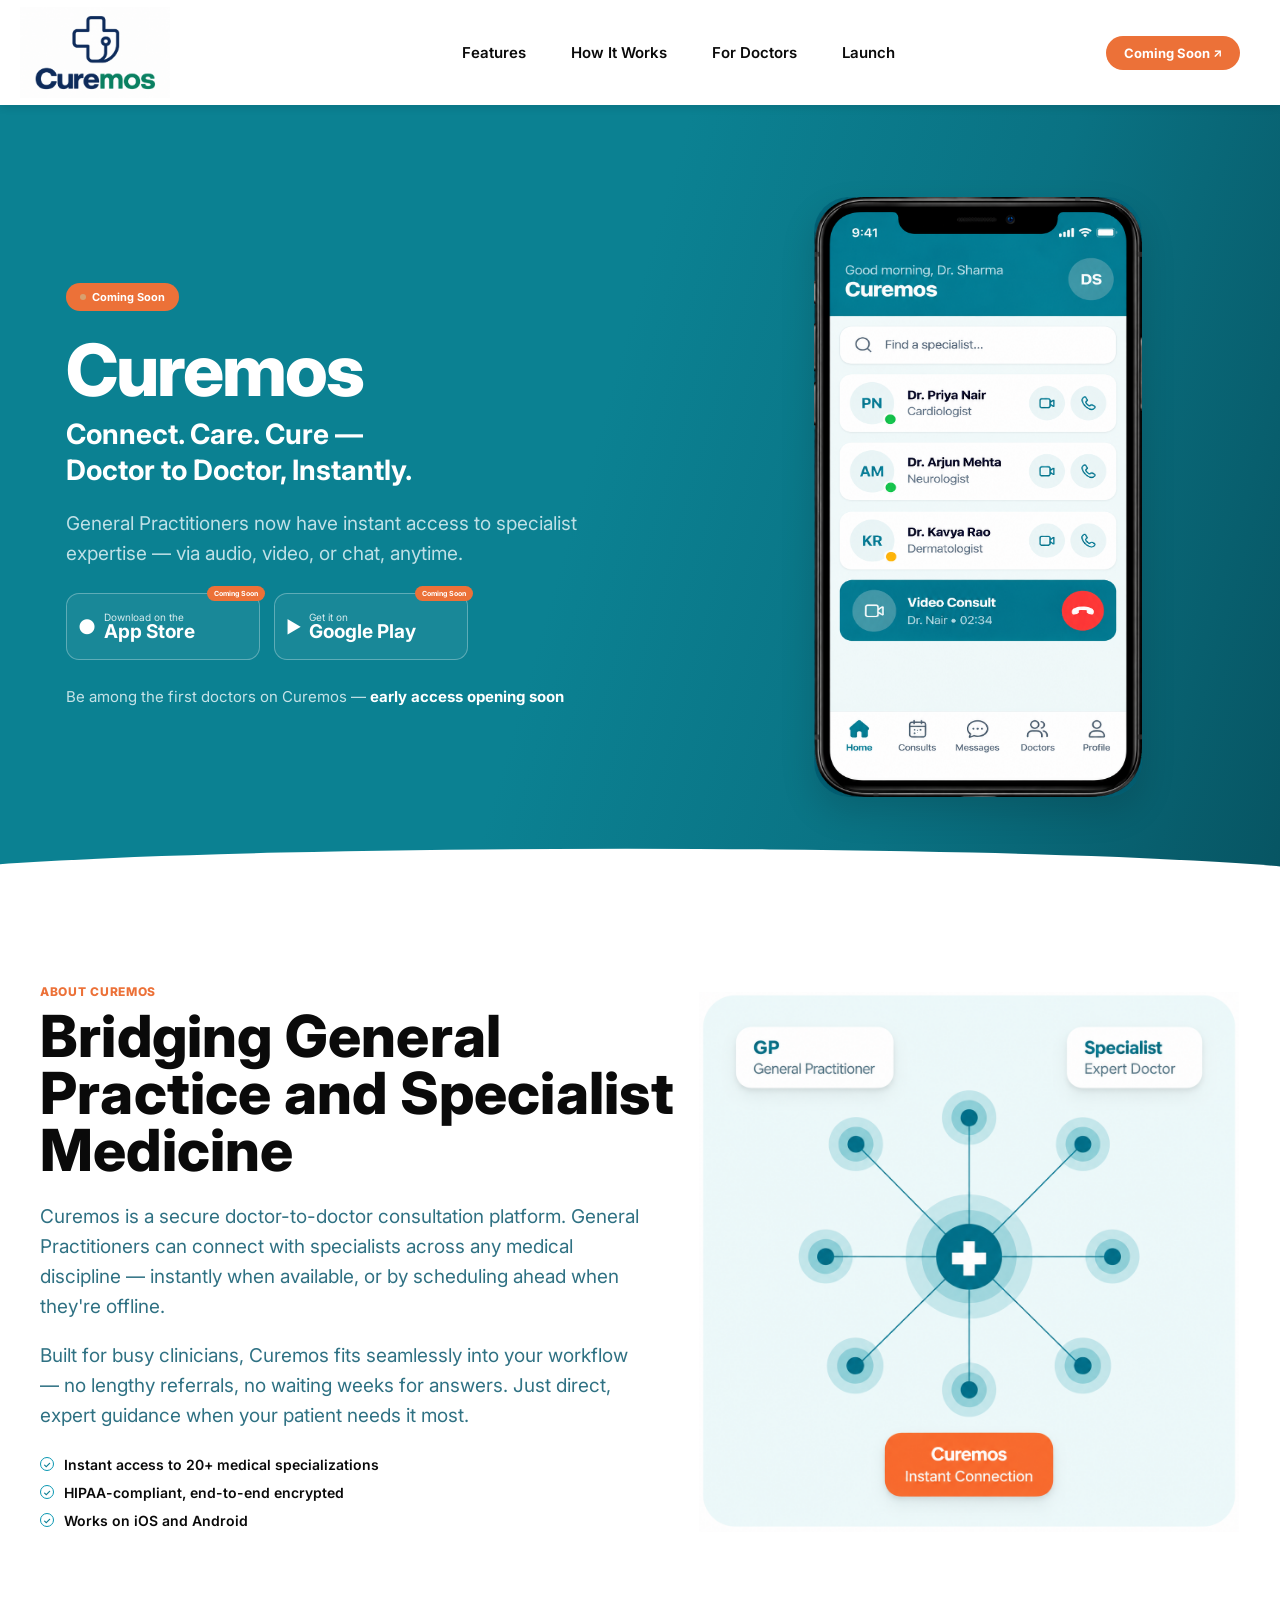
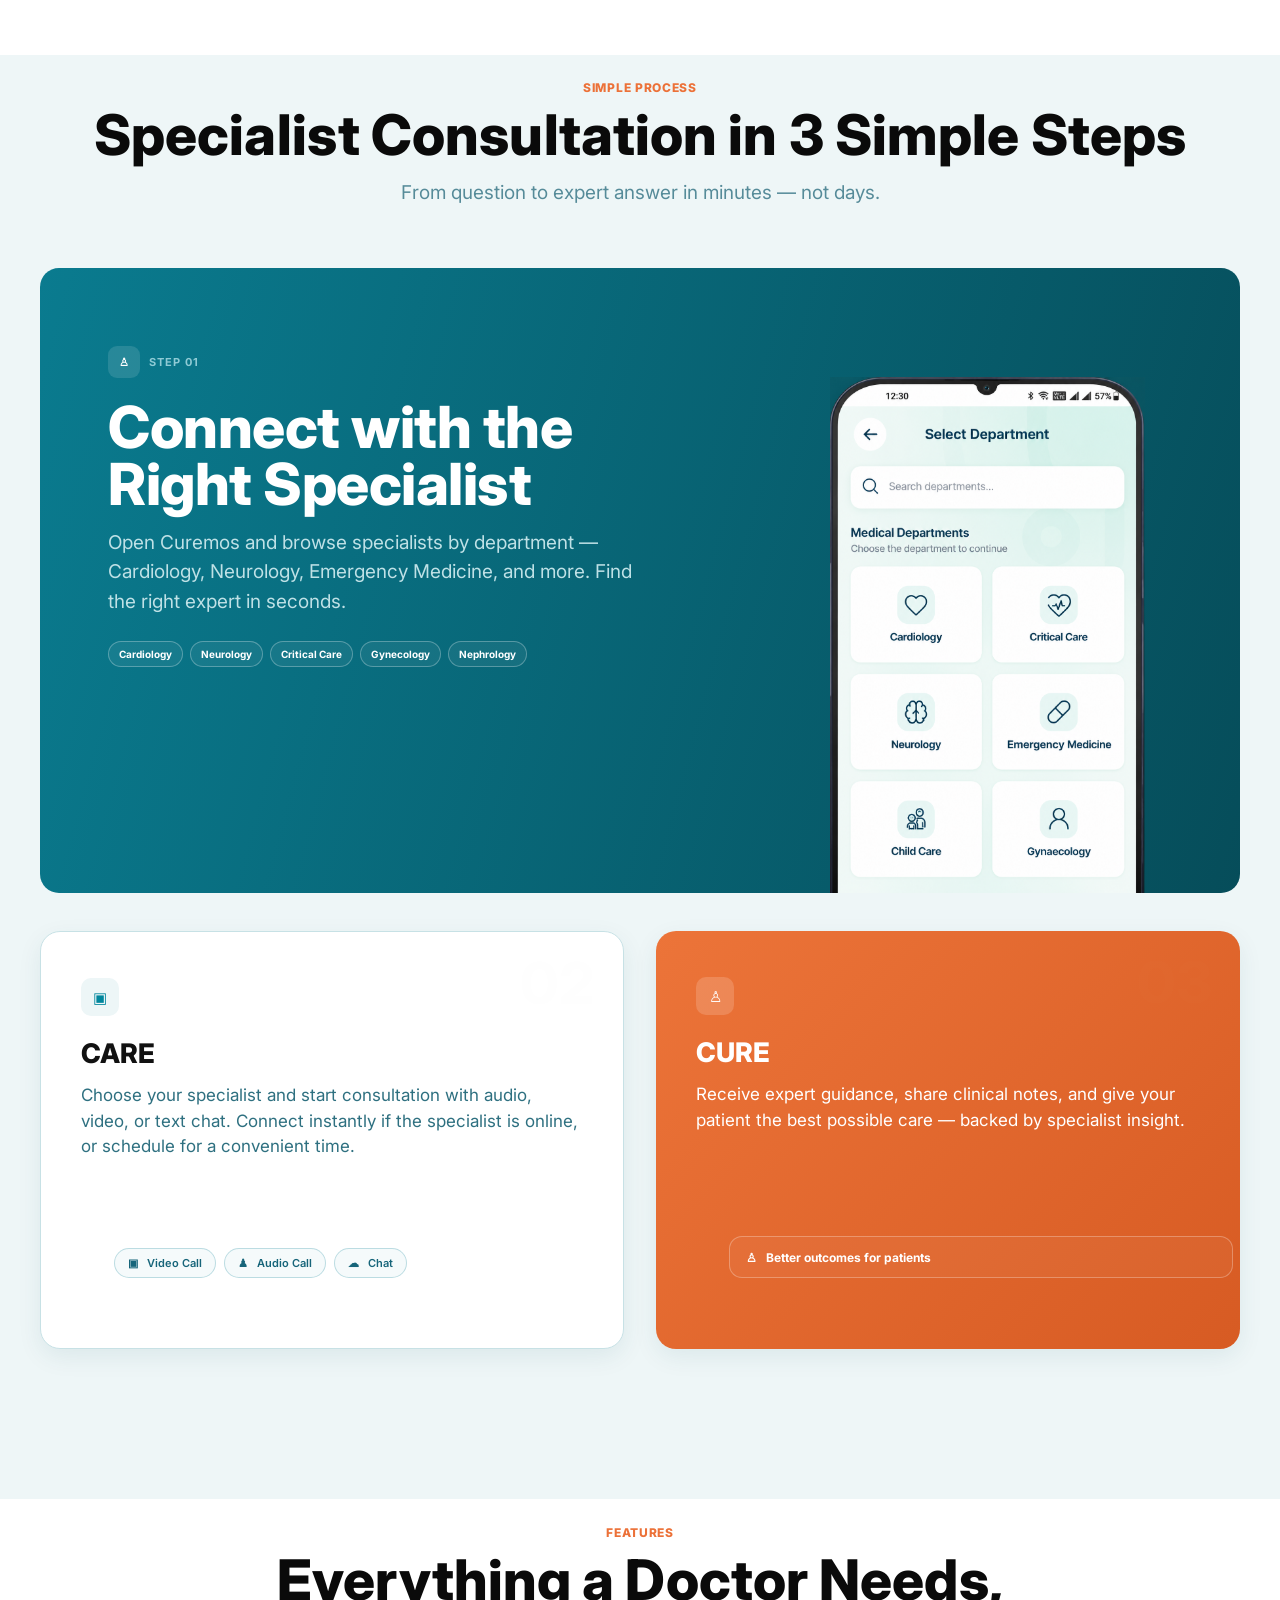
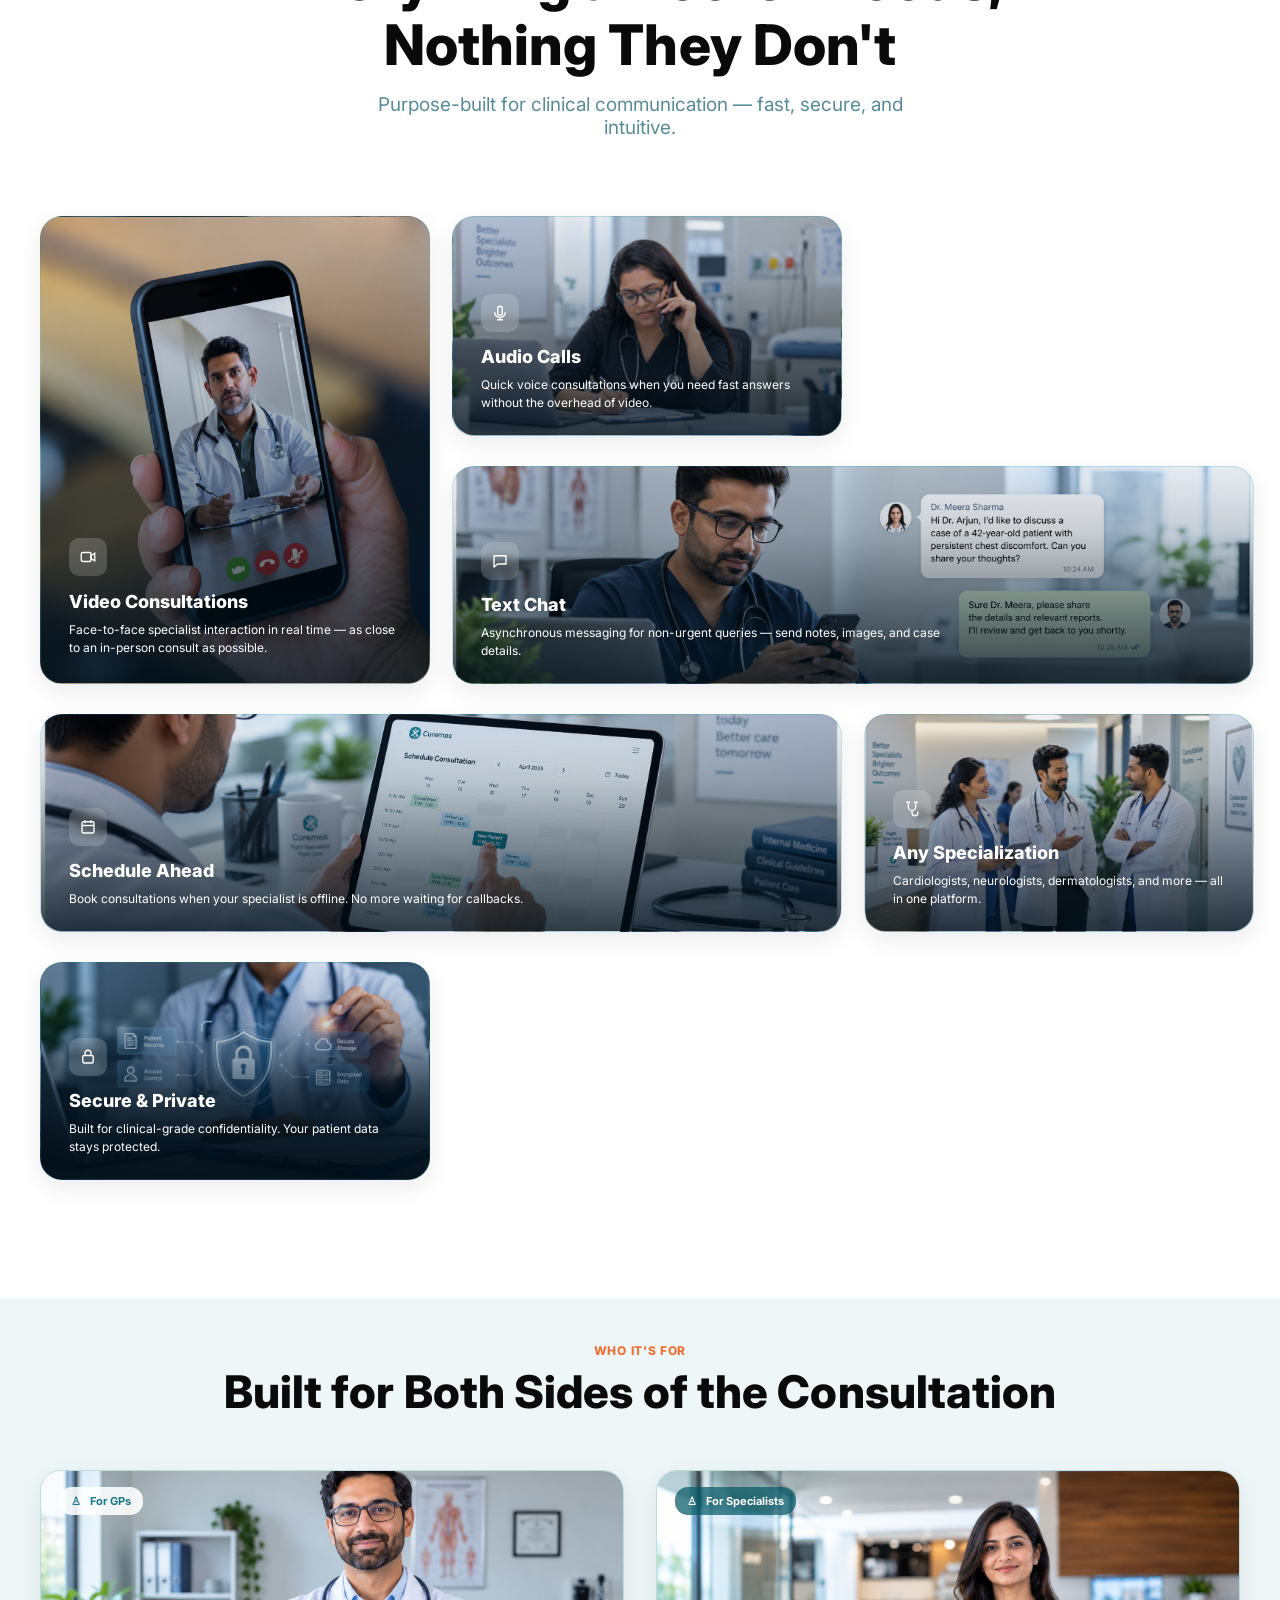
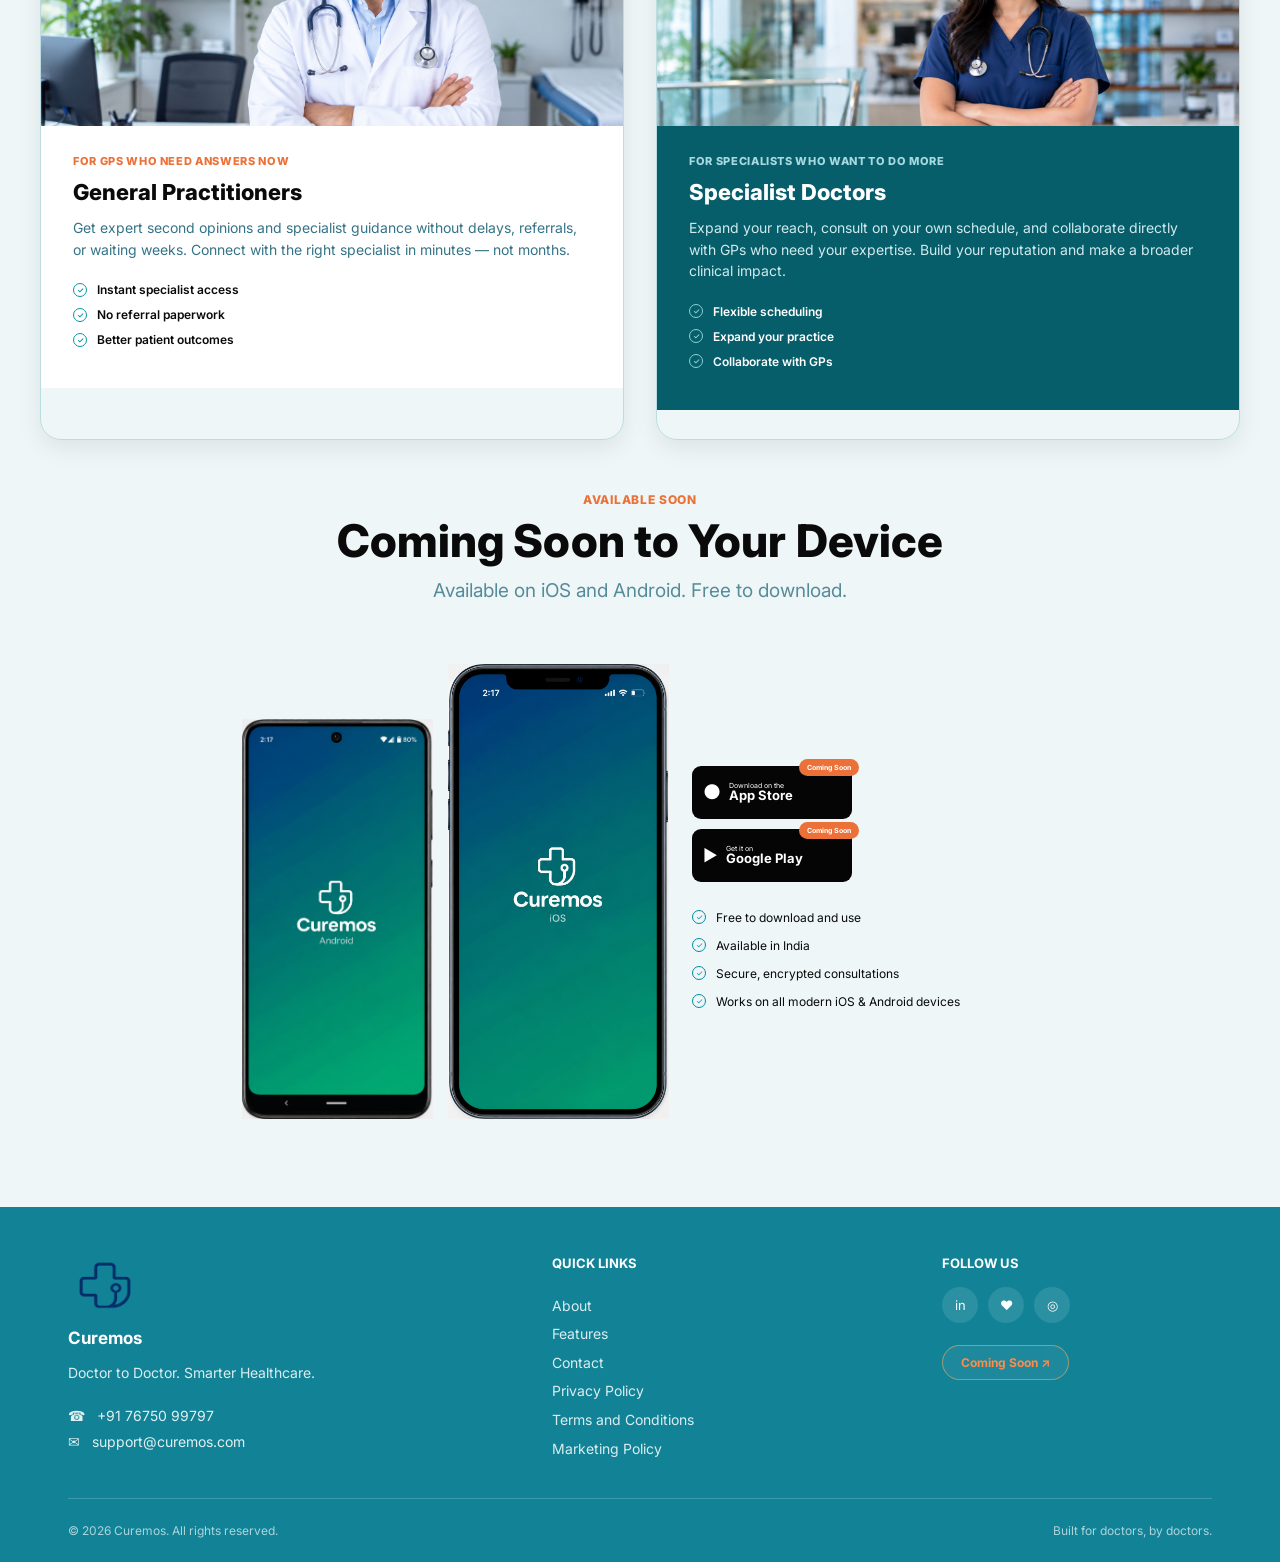
==== commit 7fb2071b: "Fix sticky header, shadow and logo position" ====
--- a/index.html
+++ b/index.html
@@ -262,7 +262,7 @@
 
         <!-- LEFT -->
         <div class="footer-brand">
-            <img src="assets/logo.png" alt="Curemos">
+            <img src="assets/footer_logo.png" alt="Curemos">
 
             <h3>Curemos</h3>
 
--- a/css/style.css
+++ b/css/style.css
@@ -107,15 +107,15 @@
 .notify-form input::placeholder{color:#8bc0c9}
 .notify-form button{height:41px;border:0;border-radius:9px;background:var(--orange);color:#fff;padding:0 17px;font-weight:800;font-family:inherit}
 .spam-note{display:block;color:#80b5be;font-size:9px;margin-top:10px}
-
 @media(max-width:900px){
   .nav-shell{padding:0 24px}
   .main-nav{margin-left:0;gap:16px}
   .container{padding-left:24px;padding-right:24px}
   .hero-copy{padding-left:25px}
 }
+
 @media(max-width:700px){
-  .site-header{height:auto;min-height:72px}
+  .site-header{height:auto;min-height:72px;}
   .nav-shell{padding:10px 18px;flex-wrap:wrap;gap:8px}
   .brand{width:90px;height:55px}.brand img{width:90px}
   .main-nav{order:3;width:100%;justify-content:center;padding-bottom:5px;font-size:10px}
@@ -145,9 +145,7 @@
   .notify-form input{width:min(283px,90vw)}
 }
 
-/* =========================================================
-   FINAL REFERENCE SECTIONS — based on the supplied 67% screenshots
-   ========================================================= */
+
 
 :root{
   --teal:#0B8192;
@@ -157,8 +155,13 @@
   --body:#3D7B8B;
 }
 
-/* The reference screenshots were captured at 67% browser zoom.
-   These desktop dimensions correspond to the site's ~1200px content grid. */
+.site-header{
+    position:sticky;
+    top:0;
+    z-index:1000;
+    background:#fff;
+    box-shadow:0 2px 8px rgba(0,0,0,0.12);
+}
 @media(min-width:901px){
 
   .container{
@@ -181,7 +184,7 @@
   .brand{
     width:170px;
     height:130px;
-    transform:translateX(-70px);
+    transform:translateX(-20px);
     display:flex;
     align-items:center;
     overflow:hidden;
